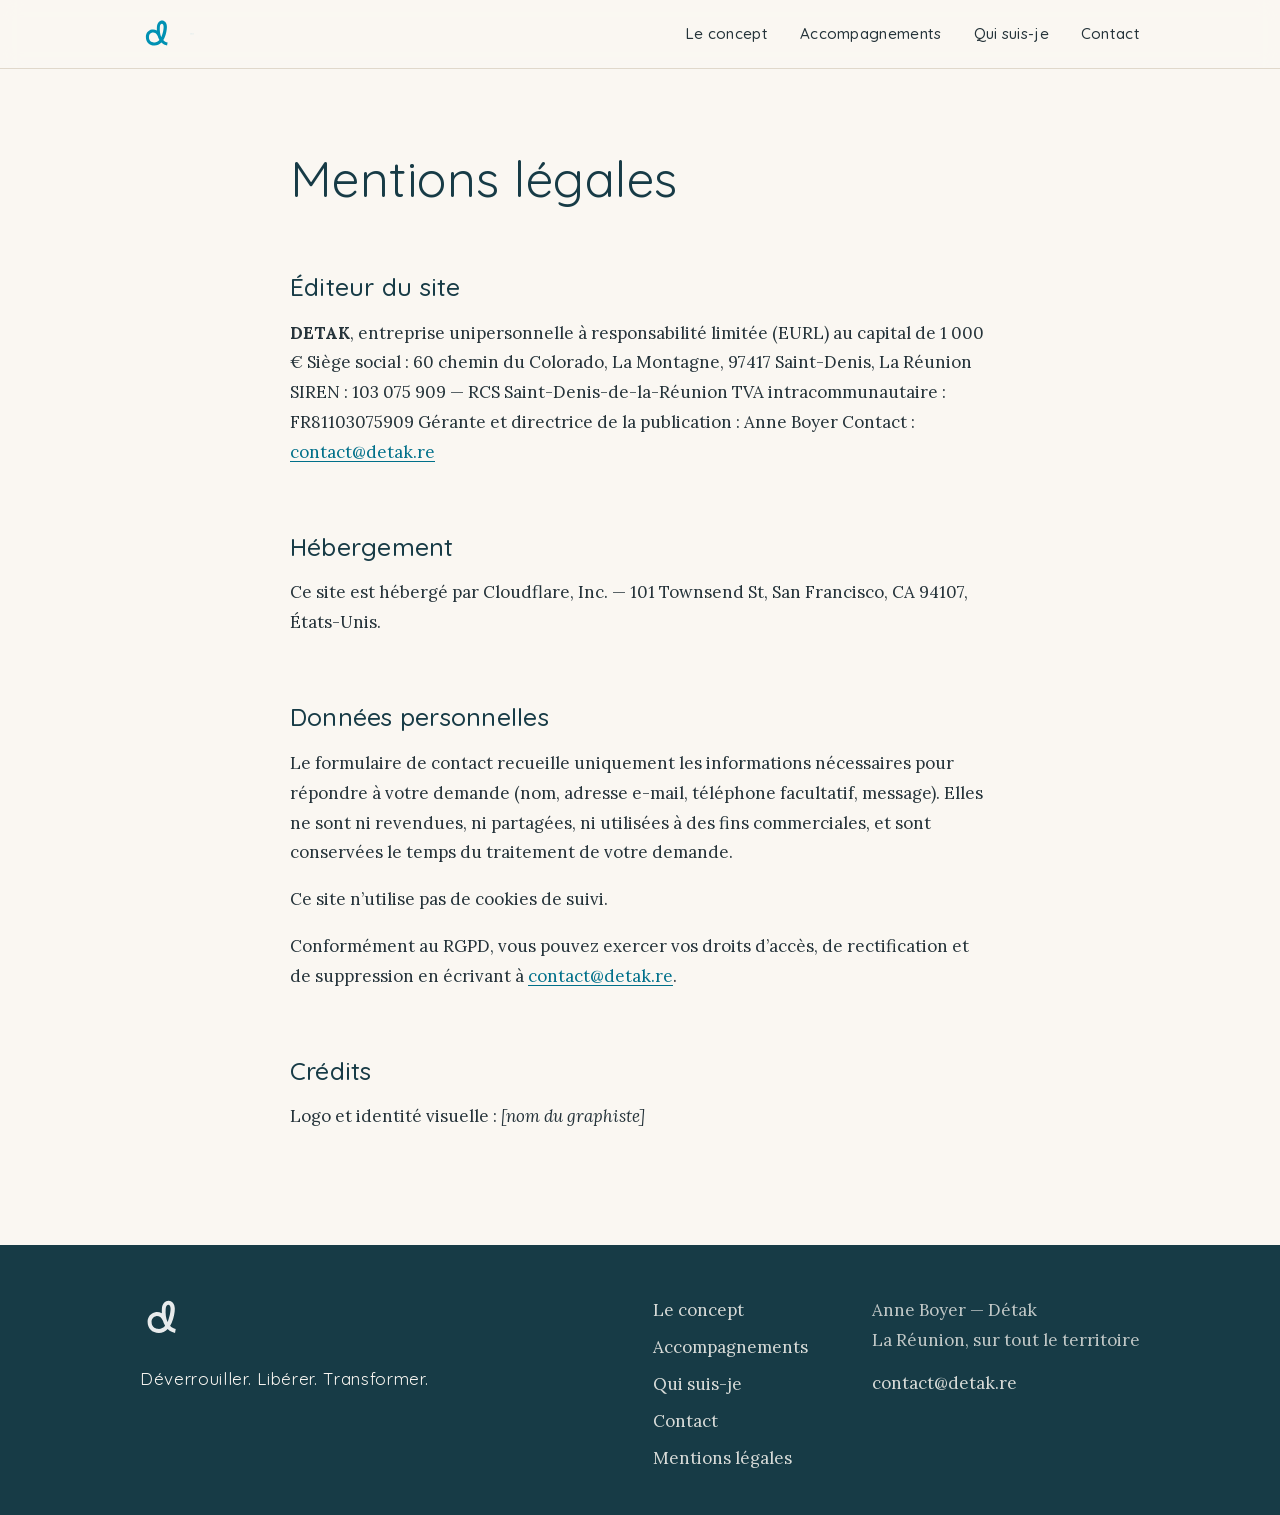
==== mentions-legales/index.html @ 2406d012 "Publication du site Tic974/detak-site@f9211cf81d97f3e8f10c0176d82b7a3966ea8d4f" ====
<!doctype html><html lang=fr><head><meta charset=utf-8><meta name=viewport content="width=device-width,initial-scale=1"><title>Mentions légales — Détak</title><meta name=description content="Mentions légales du site detak.re"><link rel=canonical href=https://detak.re/mentions-legales/><link rel=icon href=/images/logo-detak.svg type=image/svg+xml><meta property="og:title" content="Mentions légales — Détak"><meta property="og:description" content="Mentions légales du site detak.re"><meta property="og:url" content="https://detak.re/mentions-legales/"><meta property="og:type" content="article"><meta property="og:locale" content="fr_FR"><link rel=preload href=/fonts/quicksand-var.woff2 as=font type=font/woff2 crossorigin><link rel=preload href=/fonts/lora-var.woff2 as=font type=font/woff2 crossorigin><link rel=stylesheet href=/css/main.min.78ed789e73ab14a8aa83e742178bb4defa51d78c8063add89ed7175e1430e730.css></head><body><a class=skip-link href=#contenu>Aller au contenu</a><header class=site-header><div class="conteneur header-inner"><a class=marque href=/ aria-label="Détak — accueil"><img class=marque-picto src=/images/logo-detak.svg alt width=34 height=34>
<img class=marque-mot src=/images/wordmark-detak.svg alt=détak height=22>
</a><input type=checkbox id=nav-toggle class=nav-toggle aria-hidden=true>
<label for=nav-toggle class=nav-burger aria-label=Menu><span></span><span></span><span></span></label><nav class=nav aria-label="Navigation principale"><ul><li><a href=/concept/>Le concept</a></li><li><a href=/prestations/>Accompagnements</a></li><li><a href=/anne-boyer/>Qui suis-je</a></li><li><a href=/contact/>Contact</a></li></ul></nav></div></header><main id=contenu><article class="page conteneur conteneur-etroit"><header class=page-tete><h1>Mentions légales</h1></header><div class=prose><h2 id=éditeur-du-site>Éditeur du site</h2><p><strong>DETAK</strong>, entreprise unipersonnelle à responsabilité limitée (EURL) au capital de 1 000 €
Siège social : 60 chemin du Colorado, La Montagne, 97417 Saint-Denis, La Réunion
SIREN : 103 075 909 — RCS Saint-Denis-de-la-Réunion
TVA intracommunautaire : FR81103075909
Gérante et directrice de la publication : Anne Boyer
Contact : <a href=mailto:contact@detak.re>contact@detak.re</a></p><h2 id=hébergement>Hébergement</h2><p>Ce site est hébergé par Cloudflare, Inc. — 101 Townsend St, San Francisco, CA 94107, États-Unis.</p><h2 id=données-personnelles>Données personnelles</h2><p>Le formulaire de contact recueille uniquement les informations nécessaires pour répondre à votre demande (nom, adresse e-mail, téléphone facultatif, message). Elles ne sont ni revendues, ni partagées, ni utilisées à des fins commerciales, et sont conservées le temps du traitement de votre demande.</p><p>Ce site n&rsquo;utilise pas de cookies de suivi.</p><p>Conformément au RGPD, vous pouvez exercer vos droits d&rsquo;accès, de rectification et de suppression en écrivant à <a href=mailto:contact@detak.re>contact@detak.re</a>.</p><h2 id=crédits>Crédits</h2><p>Logo et identité visuelle : <em>[nom du graphiste]</em></p></div></article></main><footer class=site-footer><div class="conteneur footer-inner"><div class=footer-marque><img src=/images/logo-detak.svg alt width=44 height=44><p class=footer-baseline>Déverrouiller. Libérer. Transformer.</p></div><div class=footer-colonnes><nav aria-label="Pied de page"><ul><li><a href=/concept/>Le concept</a></li><li><a href=/prestations/>Accompagnements</a></li><li><a href=/anne-boyer/>Qui suis-je</a></li><li><a href=/contact/>Contact</a></li><li><a href=/mentions-legales/>Mentions légales</a></li></ul></nav><div class=footer-contact><p>Anne Boyer — Détak<br>La Réunion, sur tout le territoire</p><p><a href=mailto:contact@detak.re>contact@detak.re</a></p></div></div></div></footer></body></html>
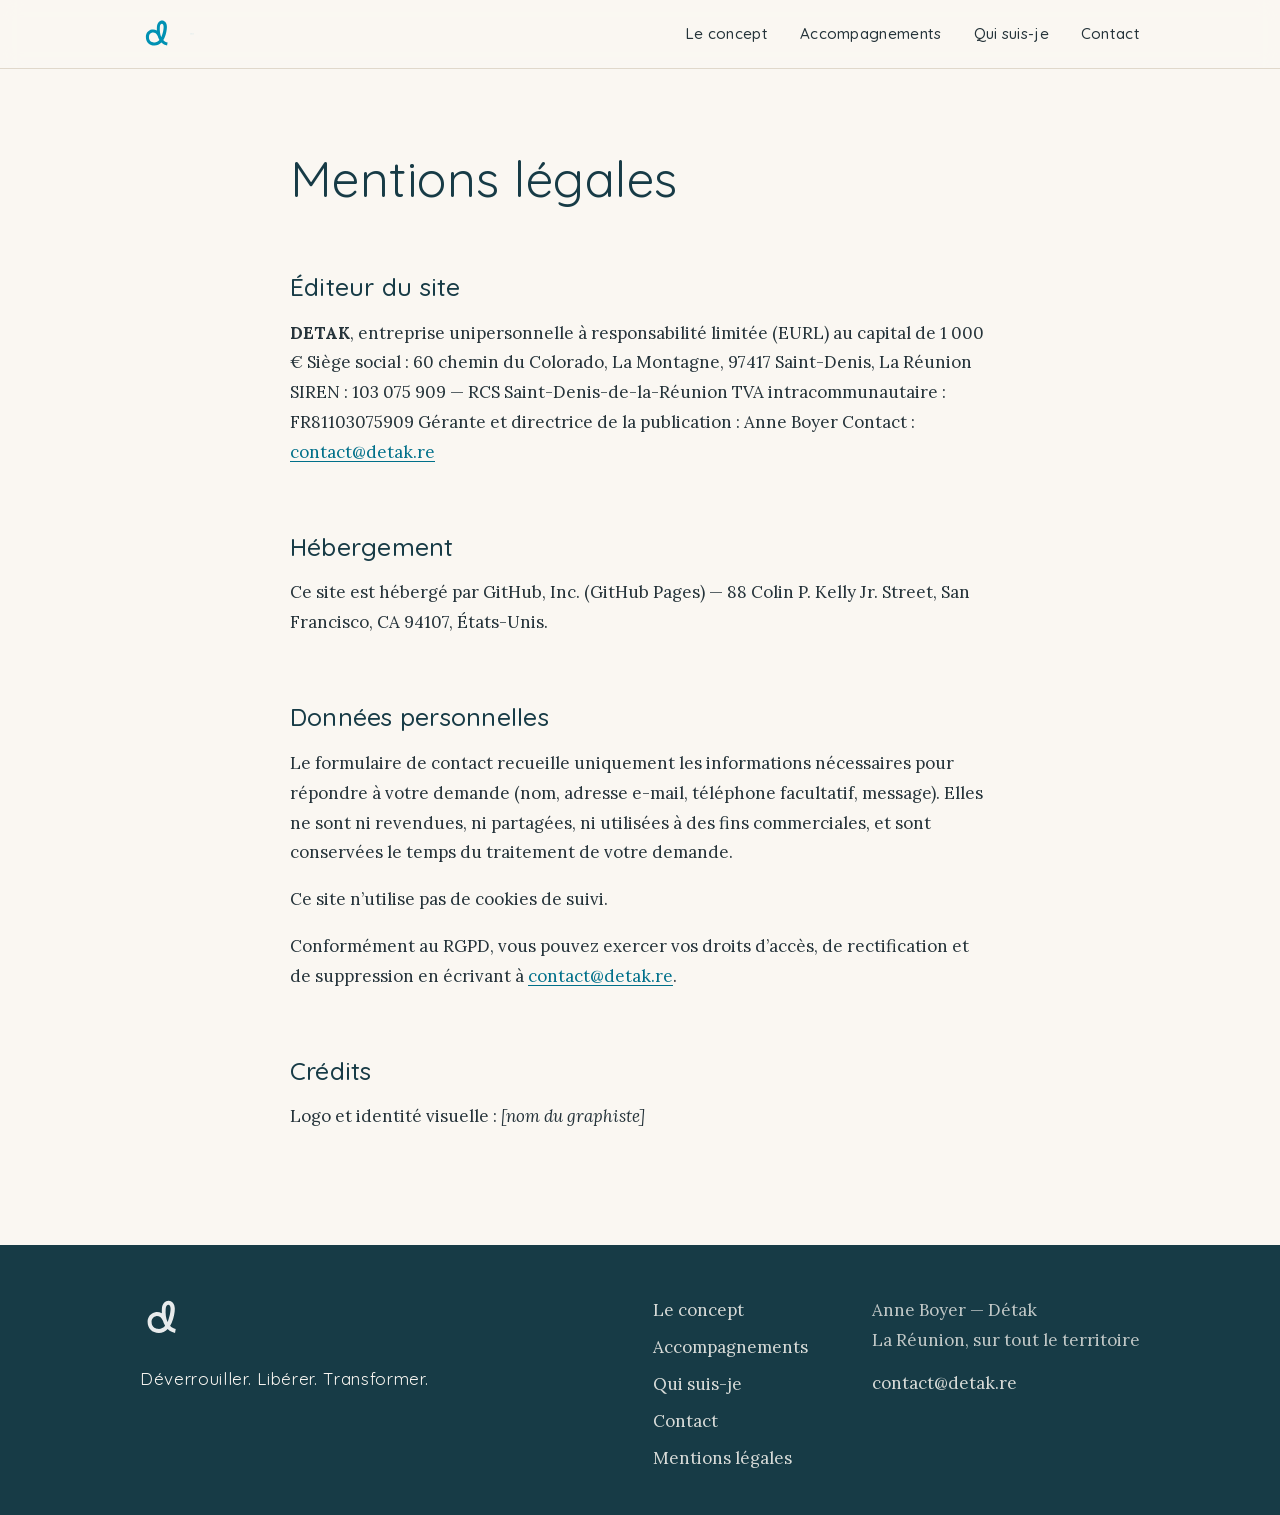
==== commit d9d259fd: "Publication du site Tic974/detak-site@41a1f221471af50cd4241386d8c2027a6cc71b8c" ====
--- a/mentions-legales/index.html
+++ b/mentions-legales/index.html
@@ -6,4 +6,4 @@
 SIREN : 103 075 909 — RCS Saint-Denis-de-la-Réunion
 TVA intracommunautaire : FR81103075909
 Gérante et directrice de la publication : Anne Boyer
-Contact : <a href=mailto:contact@detak.re>contact@detak.re</a></p><h2 id=hébergement>Hébergement</h2><p>Ce site est hébergé par Cloudflare, Inc. — 101 Townsend St, San Francisco, CA 94107, États-Unis.</p><h2 id=données-personnelles>Données personnelles</h2><p>Le formulaire de contact recueille uniquement les informations nécessaires pour répondre à votre demande (nom, adresse e-mail, téléphone facultatif, message). Elles ne sont ni revendues, ni partagées, ni utilisées à des fins commerciales, et sont conservées le temps du traitement de votre demande.</p><p>Ce site n&rsquo;utilise pas de cookies de suivi.</p><p>Conformément au RGPD, vous pouvez exercer vos droits d&rsquo;accès, de rectification et de suppression en écrivant à <a href=mailto:contact@detak.re>contact@detak.re</a>.</p><h2 id=crédits>Crédits</h2><p>Logo et identité visuelle : <em>[nom du graphiste]</em></p></div></article></main><footer class=site-footer><div class="conteneur footer-inner"><div class=footer-marque><img src=/images/logo-detak.svg alt width=44 height=44><p class=footer-baseline>Déverrouiller. Libérer. Transformer.</p></div><div class=footer-colonnes><nav aria-label="Pied de page"><ul><li><a href=/concept/>Le concept</a></li><li><a href=/prestations/>Accompagnements</a></li><li><a href=/anne-boyer/>Qui suis-je</a></li><li><a href=/contact/>Contact</a></li><li><a href=/mentions-legales/>Mentions légales</a></li></ul></nav><div class=footer-contact><p>Anne Boyer — Détak<br>La Réunion, sur tout le territoire</p><p><a href=mailto:contact@detak.re>contact@detak.re</a></p></div></div></div></footer></body></html>+Contact : <a href=mailto:contact@detak.re>contact@detak.re</a></p><h2 id=hébergement>Hébergement</h2><p>Ce site est hébergé par GitHub, Inc. (GitHub Pages) — 88 Colin P. Kelly Jr. Street, San Francisco, CA 94107, États-Unis.</p><h2 id=données-personnelles>Données personnelles</h2><p>Le formulaire de contact recueille uniquement les informations nécessaires pour répondre à votre demande (nom, adresse e-mail, téléphone facultatif, message). Elles ne sont ni revendues, ni partagées, ni utilisées à des fins commerciales, et sont conservées le temps du traitement de votre demande.</p><p>Ce site n&rsquo;utilise pas de cookies de suivi.</p><p>Conformément au RGPD, vous pouvez exercer vos droits d&rsquo;accès, de rectification et de suppression en écrivant à <a href=mailto:contact@detak.re>contact@detak.re</a>.</p><h2 id=crédits>Crédits</h2><p>Logo et identité visuelle : <em>[nom du graphiste]</em></p></div></article></main><footer class=site-footer><div class="conteneur footer-inner"><div class=footer-marque><img src=/images/logo-detak.svg alt width=44 height=44><p class=footer-baseline>Déverrouiller. Libérer. Transformer.</p></div><div class=footer-colonnes><nav aria-label="Pied de page"><ul><li><a href=/concept/>Le concept</a></li><li><a href=/prestations/>Accompagnements</a></li><li><a href=/anne-boyer/>Qui suis-je</a></li><li><a href=/contact/>Contact</a></li><li><a href=/mentions-legales/>Mentions légales</a></li></ul></nav><div class=footer-contact><p>Anne Boyer — Détak<br>La Réunion, sur tout le territoire</p><p><a href=mailto:contact@detak.re>contact@detak.re</a></p></div></div></div></footer></body></html>
